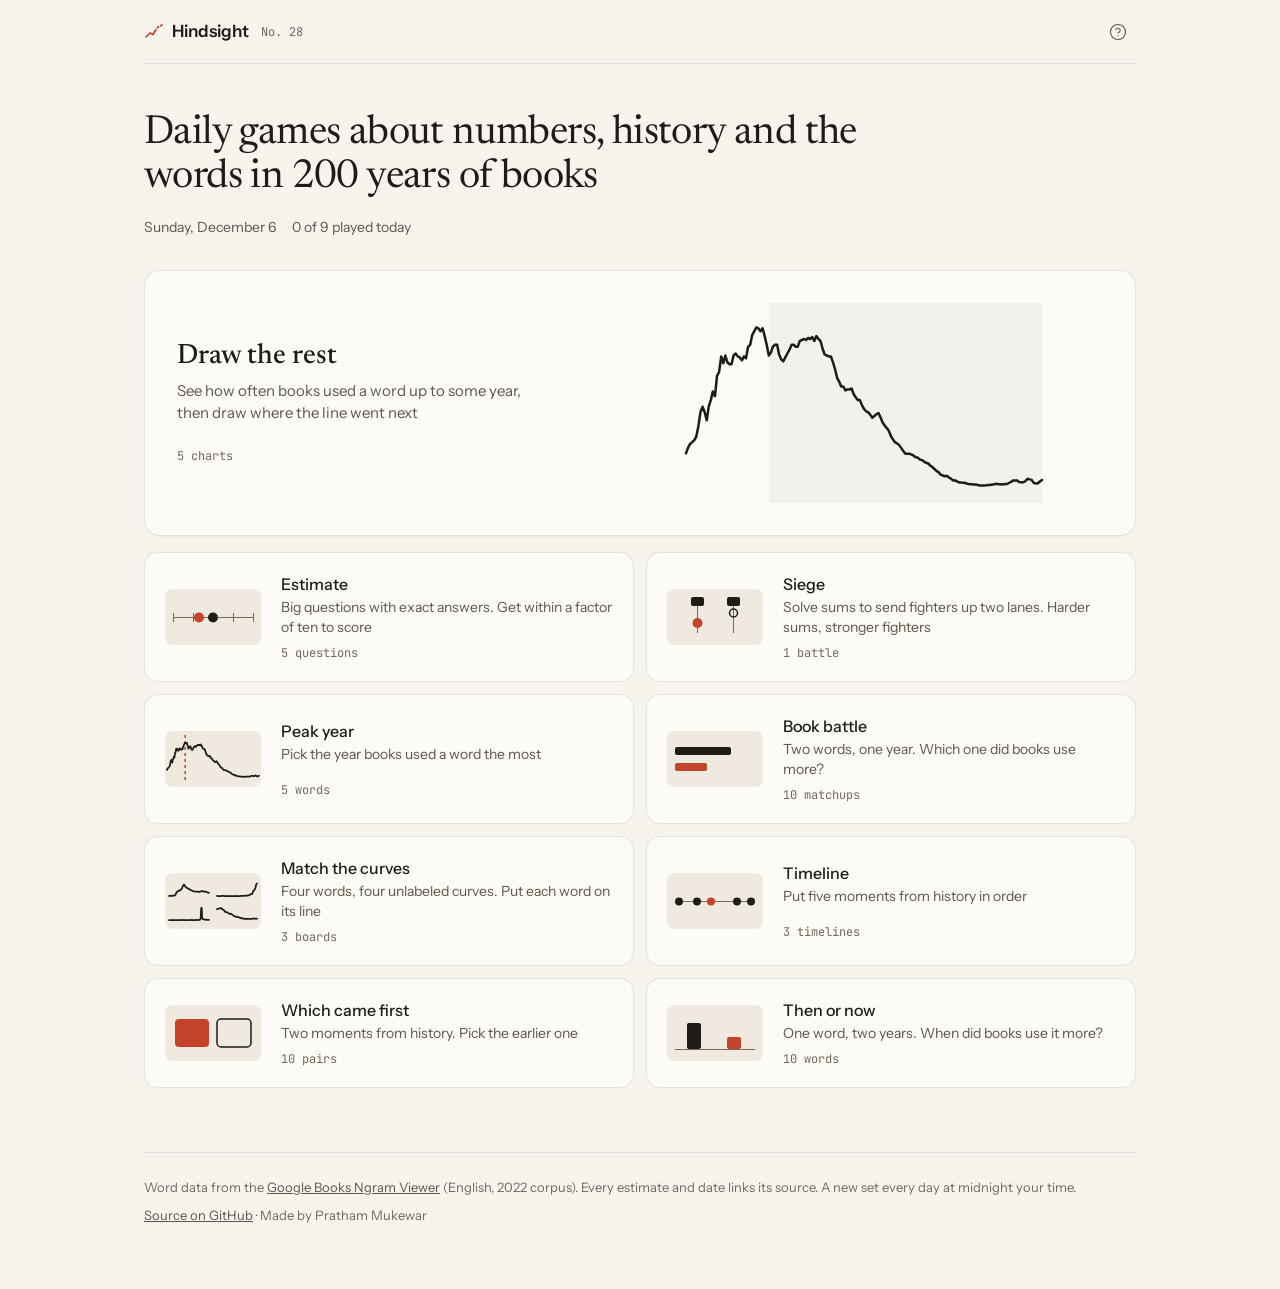
==== index.html @ 0fea27d2 "Hindsight: nine daily games about numbers, history and words in books" ====
<!doctype html>
<html lang="en">
<head>
  <meta charset="utf-8">
  <meta name="viewport" content="width=device-width, initial-scale=1, viewport-fit=cover">
  <title>Hindsight: daily games about numbers, history and words</title>
  <meta name="description" content="Nine free daily games. Draw where a word went in 200 years of books, estimate big numbers, put history in order, win a math battle and more. Real data, every answer sourced.">
  <link rel="canonical" href="https://prathammukewar.github.io/hindsight/">

  <meta property="og:type" content="website">
  <meta property="og:site_name" content="Hindsight">
  <meta property="og:url" content="https://prathammukewar.github.io/hindsight/">
  <meta property="og:title" content="Hindsight: you see the start, draw the rest">
  <meta property="og:description" content="Nine daily games built on real data: 200 years of books, big numbers and history.">
  <meta property="og:image" content="https://prathammukewar.github.io/hindsight/og-image.png">
  <meta property="og:image:width" content="1200">
  <meta property="og:image:height" content="630">
  <meta property="og:image:alt" content="A chart of how often books used the word telegraph, with a red pencil guess drawn over the hidden part.">
  <meta name="twitter:card" content="summary_large_image">
  <meta name="twitter:title" content="Hindsight: you see the start, draw the rest">
  <meta name="twitter:description" content="Nine daily games built on real data: 200 years of books, big numbers and history.">
  <meta name="twitter:image" content="https://prathammukewar.github.io/hindsight/og-image.png">

  <meta name="theme-color" content="#f7f4ee" media="(prefers-color-scheme: light)">
  <meta name="theme-color" content="#161513" media="(prefers-color-scheme: dark)">
  <link rel="icon" href="favicon.svg" type="image/svg+xml">
  <link rel="apple-touch-icon" href="apple-touch-icon.png">

  <link rel="preconnect" href="https://fonts.googleapis.com">
  <link rel="preconnect" href="https://fonts.gstatic.com" crossorigin>
  <link rel="stylesheet" href="https://fonts.googleapis.com/css2?family=Instrument+Sans:wght@400;500;600&family=JetBrains+Mono:wght@400;500&family=Newsreader:opsz,wght@6..72,400;6..72,500&display=swap">
  <link rel="stylesheet" href="css/style.css">
  <link rel="modulepreload" href="js/app.js">
</head>
<body>
  <div id="app">
    <main class="page">
      <noscript><p class="noscript">Hindsight is a set of games that needs JavaScript. Turn it on to play.</p></noscript>
    </main>
  </div>
  <script type="module" src="js/app.js"></script>
</body>
</html>
---- css/style.css ----
/* Hindsight. Paper, ink and a red pencil. */

:root {
  --bg: #f7f4ee;
  --card: #fdfbf7;
  --raised: #efe9df;
  --text: #1f1b16;
  --text-2: #5e554a;
  --muted: #74695d;
  --line: rgba(31, 27, 22, 0.1);
  --line-strong: rgba(31, 27, 22, 0.18);
  --accent: #c4432b;        /* red pencil: your line, your marks */
  --accent-ink: #a8361f;    /* accent used as text */
  --accent-soft: rgba(196, 67, 43, 0.1);
  --second: #2f62a8;        /* a friend's line, a second series */
  --zone: rgba(31, 27, 22, 0.045);
  --good: #1f7a4a;
  --bad: #b8322a;
  --primary-bg: #1f1b16;
  --primary-fg: #fdfbf7;
  --shadow: 0 1px 2px rgba(31, 27, 22, 0.05);
  --shadow-float: 0 8px 24px rgba(31, 27, 22, 0.08);

  --sans: 'Instrument Sans', ui-sans-serif, system-ui, -apple-system, 'Segoe UI', sans-serif;
  --serif: 'Newsreader', ui-serif, Georgia, 'Times New Roman', serif;
  --mono: 'JetBrains Mono', ui-monospace, 'SF Mono', Menlo, monospace;

  --ease: cubic-bezier(0.22, 1, 0.36, 1);
  --fast: 150ms;
  --mid: 200ms;
  --slow: 400ms;

  color-scheme: light;
}

@media (prefers-color-scheme: dark) {
  :root:not([data-theme="light"]) {
    --bg: #161513;
    --card: #1c1a18;
    --raised: #262421;
    --text: #efe9de;
    --text-2: #aaa398;
    --muted: #918a80;
    --line: rgba(239, 233, 222, 0.08);
    --line-strong: rgba(239, 233, 222, 0.16);
    --accent: #ef7a5f;
    --accent-ink: #f08b72;
    --accent-soft: rgba(239, 122, 95, 0.12);
    --second: #7ea8e6;
    --zone: rgba(239, 233, 222, 0.035);
    --good: #4cc38a;
    --bad: #e5655d;
    --primary-bg: #efe9de;
    --primary-fg: #161513;
    --shadow: none;
    --shadow-float: 0 8px 24px rgba(0, 0, 0, 0.4);
    color-scheme: dark;
  }
}
:root[data-theme="dark"] {
  --bg: #161513; --card: #1c1a18; --raised: #262421; --text: #efe9de; --text-2: #aaa398; --muted: #918a80;
  --line: rgba(239, 233, 222, 0.08); --line-strong: rgba(239, 233, 222, 0.16);
  --accent: #ef7a5f; --accent-ink: #f08b72; --accent-soft: rgba(239, 122, 95, 0.12); --second: #7ea8e6;
  --zone: rgba(239, 233, 222, 0.035); --good: #4cc38a; --bad: #e5655d; --primary-bg: #efe9de; --primary-fg: #161513;
  --shadow: none; --shadow-float: 0 8px 24px rgba(0, 0, 0, 0.4); color-scheme: dark;
}

*, *::before, *::after { box-sizing: border-box; }
html { -webkit-text-size-adjust: 100%; }
body {
  margin: 0;
  background: var(--bg);
  color: var(--text);
  font: 400 15px/22px var(--sans);
  -webkit-font-smoothing: antialiased;
  text-rendering: optimizeLegibility;
}
a { color: inherit; }
button, input, select, textarea { font: inherit; color: inherit; }
h1, h2, h3, p { margin: 0; }
[hidden] { display: none !important; }
.sr { position: absolute; width: 1px; height: 1px; padding: 0; margin: -1px; overflow: hidden; clip: rect(0 0 0 0); white-space: nowrap; border: 0; }
.muted { color: var(--muted); }
.icon { display: inline-flex; flex: none; }
.icon svg { display: block; }

:focus-visible { outline: 2px solid var(--accent); outline-offset: 2px; border-radius: 6px; }

.page {
  width: 100%;
  max-width: 880px;
  margin: 0 auto;
  padding: 0 24px 64px;
}
.page.hub { max-width: 1040px; }
@media (max-width: 600px) { .page { padding: 0 16px 48px; } }

.noscript { padding: 48px 0; color: var(--text-2); }

/* ---------- header ---------- */

.site-head {
  display: flex;
  align-items: center;
  gap: 12px;
  height: 64px;
  border-bottom: 1px solid var(--line);
}
.wordmark {
  display: inline-flex;
  align-items: center;
  gap: 8px;
  text-decoration: none;
  font-weight: 600;
  font-size: 17px;
  line-height: 1;
}
.mark { color: var(--accent); display: inline-flex; }
.head-meta {
  font: 400 12px/16px var(--mono);
  color: var(--muted);
  font-variant-numeric: tabular-nums;
}
.site-head .icon-btn { margin-left: auto; }

.icon-btn {
  display: inline-flex;
  align-items: center;
  justify-content: center;
  width: 36px;
  height: 36px;
  border: 0;
  border-radius: 8px;
  background: transparent;
  color: var(--text-2);
  cursor: pointer;
  transition: background-color var(--fast) var(--ease), color var(--fast) var(--ease);
}
.icon-btn:hover { background: var(--raised); color: var(--text); }
.icon-btn.small { width: 32px; height: 32px; }
.icon-btn:disabled { opacity: 0.35; cursor: default; background: transparent; }

/* ---------- buttons ---------- */

.btn {
  display: inline-flex;
  align-items: center;
  justify-content: center;
  gap: 8px;
  height: 44px;
  padding: 0 20px;
  border-radius: 10px;
  border: 1px solid transparent;
  font-weight: 500;
  font-size: 15px;
  cursor: pointer;
  white-space: nowrap;
  transition: background-color var(--fast) var(--ease), color var(--fast) var(--ease), border-color var(--fast) var(--ease), transform var(--fast) var(--ease), opacity var(--fast) var(--ease);
}
.btn:active:not(:disabled) { transform: scale(0.98); }
.btn.primary { background: var(--primary-bg); color: var(--primary-fg); }
.btn.primary:hover:not(:disabled) { background: color-mix(in srgb, var(--primary-bg) 86%, var(--bg)); }
.btn.secondary { background: var(--card); border-color: var(--line-strong); color: var(--text); }
.btn.secondary:hover:not(:disabled) { background: var(--raised); }
.btn:disabled { opacity: 0.4; cursor: default; }
.btn.square { width: 44px; padding: 0; }

/* ---------- hub ---------- */

.hub-intro { padding: 48px 0 32px; max-width: 720px; }
.hub-intro h1 {
  font: 400 40px/1.1 var(--serif);
  letter-spacing: -0.015em;
}
.hub-meta {
  display: flex;
  flex-wrap: wrap;
  gap: 4px 16px;
  margin-top: 16px;
  color: var(--text-2);
  font-size: 14px;
}
@media (max-width: 600px) {
  .hub-intro { padding: 32px 0 24px; }
  .hub-intro h1 { font-size: 30px; }
}

.featured {
  display: grid;
  grid-template-columns: 1fr 1.15fr;
  align-items: center;
  gap: 32px;
  padding: 32px;
  background: var(--card);
  border: 1px solid var(--line);
  border-radius: 16px;
  box-shadow: var(--shadow);
  text-decoration: none;
  transition: border-color var(--fast) var(--ease), background-color var(--fast) var(--ease);
}
.featured:hover { border-color: var(--line-strong); }
.featured h2 { font: 500 28px/1.15 var(--serif); }
.featured p { margin-top: 8px; color: var(--text-2); max-width: 36ch; }
.featured .status { margin-top: 24px; }
.featured-visual { display: flex; justify-content: center; }
.featured-visual .spark { width: 100%; height: auto; max-width: 360px; }
.featured-visual .spark .line-actual { stroke-width: 2.5; }
@media (max-width: 720px) {
  .featured { grid-template-columns: 1fr; padding: 24px; gap: 24px; }
  .featured-visual { order: -1; }
}

.game-list {
  list-style: none;
  margin: 16px 0 0;
  padding: 0;
  display: grid;
  grid-template-columns: 1fr 1fr;
  gap: 12px;
}
@media (max-width: 720px) { .game-list { grid-template-columns: 1fr; } }

.game-row {
  display: grid;
  grid-template-columns: 96px 1fr;
  grid-template-areas: "vis copy" "vis status";
  align-items: center;
  column-gap: 20px;
  row-gap: 8px;
  height: 100%;
  padding: 20px;
  background: var(--card);
  border: 1px solid var(--line);
  border-radius: 14px;
  text-decoration: none;
  transition: border-color var(--fast) var(--ease);
}
.game-row:hover { border-color: var(--line-strong); }
.row-visual { grid-area: vis; display: flex; align-items: center; justify-content: center; width: 96px; height: 56px; border-radius: 8px; background: var(--raised); }
.row-copy { grid-area: copy; }
.row-copy h3 { font: 500 16px/22px var(--sans); }
.row-copy p { color: var(--text-2); font-size: 14px; line-height: 20px; margin-top: 2px; }
.game-row .status { grid-area: status; }

.status {
  display: inline-flex;
  align-items: center;
  gap: 6px;
  font: 400 12px/16px var(--mono);
  color: var(--muted);
  font-variant-numeric: tabular-nums;
}
.status.done { color: var(--good); }
.status.partial { color: var(--accent-ink); }

.glyph .g-ink { fill: var(--text); }
.glyph .g-accent { fill: var(--accent); }
.glyph .g-outline { fill: none; stroke: var(--text); stroke-width: 1.5; }
.glyph .g-rule { stroke: var(--muted); stroke-width: 1; }
.mini-grid { display: grid; grid-template-columns: 44px 44px; gap: 4px; }

.site-foot {
  margin-top: 64px;
  padding-top: 24px;
  border-top: 1px solid var(--line);
  color: var(--muted);
  font-size: 13px;
  line-height: 20px;
  display: grid;
  gap: 8px;
}
.site-foot a { color: var(--text-2); }

/* ---------- game page ---------- */

.game-head {
  display: grid;
  grid-template-columns: auto 1fr auto;
  align-items: center;
  gap: 16px;
  padding: 24px 0 24px;
}
.game-head h1 { font: 500 20px/28px var(--sans); }
.back {
  display: inline-flex;
  align-items: center;
  gap: 6px;
  height: 32px;
  padding: 0 10px 0 6px;
  margin-left: -6px;
  border-radius: 8px;
  color: var(--text-2);
  text-decoration: none;
  font-size: 14px;
  transition: background-color var(--fast) var(--ease), color var(--fast) var(--ease);
}
.back:hover { background: var(--raised); color: var(--text); }
@media (max-width: 600px) {
  .game-head { grid-template-columns: 1fr auto; gap: 8px 16px; padding: 16px 0 20px; }
  .game-head .back { grid-column: 1 / -1; justify-self: start; }
  .game-head h1 { font-size: 18px; }
}

.pills { display: flex; gap: 4px; list-style: none; margin: 0; padding: 0; }
.pills li {
  width: 20px;
  height: 6px;
  border-radius: 3px;
  background: var(--raised);
  box-shadow: inset 0 0 0 1px var(--line);
  transition: background-color var(--mid) var(--ease);
}
.pills li.done { background: var(--text); box-shadow: none; }
.pills li.active { background: var(--accent); box-shadow: none; }
.pills:has(li:nth-child(8)) li { width: 12px; }

.rival-banner {
  margin: -8px 0 20px;
  padding: 12px 16px;
  border-radius: 10px;
  background: var(--raised);
  color: var(--text-2);
  font-size: 14px;
}
.rival-name { color: var(--second); font-weight: 500; }

.round { display: grid; gap: 0; }

.chart-title, .question {
  font: 400 30px/1.15 var(--serif);
  letter-spacing: -0.01em;
  text-wrap: balance;
}
.question { font-size: 32px; max-width: 24ch; }
.phrase { font-weight: 500; }
.chart-sub { margin-top: 8px; color: var(--text-2); font-size: 14px; }
.setup { margin-top: 8px; font-size: 14px; color: var(--text-2); }
@media (max-width: 600px) {
  .chart-title { font-size: 24px; }
  .question { font-size: 26px; }
}

.chart-box { margin-top: 24px; width: 100%; min-height: 0; }
.chart-box:empty { margin-top: 0; }
.draw-box {
  background: var(--card);
  border: 1px solid var(--line);
  border-radius: 14px;
  padding: 8px 4px 0;
  box-shadow: var(--shadow);
}
.chart { display: block; width: 100%; height: auto; overflow: visible; }
.draw-box .chart { touch-action: none; cursor: crosshair; user-select: none; -webkit-user-select: none; }
.draw-box .chart:focus-visible { outline: none; }
.draw-box:has(.chart:focus-visible) { outline: 2px solid var(--accent); outline-offset: 2px; }

.chart .grid { stroke: var(--line); stroke-width: 1; }
.chart .baseline, .log-scale .baseline { stroke: var(--line-strong); stroke-width: 1; }
.chart .tick, .log-scale .tick {
  fill: var(--muted);
  font: 400 11px var(--mono);
  font-variant-numeric: tabular-nums;
}
.hidden-zone { fill: var(--zone); }
.cutoff { stroke: var(--text-2); stroke-width: 1; stroke-dasharray: 3 4; }

.line-actual, .line-you, .line-rival, .line-second {
  fill: none;
  stroke-linecap: round;
  stroke-linejoin: round;
}
.line-actual { stroke: var(--text); stroke-width: 2.5; }
.line-you { stroke: var(--accent); stroke-width: 3; }
.line-rival { stroke: var(--second); stroke-width: 2; stroke-dasharray: 6 5; }
.line-second { stroke: var(--second); stroke-width: 2.5; }
.spark .thin { stroke-width: 1.75; }
.spark .line-you.thin { stroke-width: 1.75; }
.spark .hidden-zone { fill: var(--zone); }
.spark .mark-line { stroke: var(--accent); stroke-width: 1.5; }

.anchor { fill: var(--card); stroke: var(--text); stroke-width: 2; }
.draw-hint-inner {
  display: flex;
  flex-direction: column;
  align-items: center;
  gap: 4px;
  color: var(--accent-ink);
  font-size: 13px;
  font-weight: 500;
  pointer-events: none;
}

.tag-rule { stroke: var(--line-strong); stroke-width: 1; }
.tag-dot { fill: var(--text); }
.tag-box { fill: var(--card); stroke: var(--line-strong); stroke-width: 1; }
.tag-text { fill: var(--text-2); font: 400 12px var(--mono); font-variant-numeric: tabular-nums; }
.tag-text.strong { fill: var(--text); font-weight: 500; }

.mark-line { stroke: var(--muted); stroke-width: 1; stroke-dasharray: 3 3; }
.mark-line.actual { stroke: var(--text); stroke-dasharray: none; }
.mark-line.you { stroke: var(--accent); stroke-dasharray: none; stroke-width: 1.5; }
.mark-label { font: 500 12px var(--mono); fill: var(--text-2); }
.mark-label.actual { fill: var(--text); }
.mark-label.you { fill: var(--accent-ink); }
.dot { stroke: var(--card); stroke-width: 2; }
.dot.actual { fill: var(--text); }
.dot.you { fill: var(--accent); }

.legend {
  display: flex;
  flex-wrap: wrap;
  align-items: center;
  gap: 8px 20px;
  margin-top: 12px;
  font-size: 13px;
  color: var(--text-2);
}
.key { display: inline-flex; align-items: center; gap: 8px; }
.key i { display: inline-block; width: 16px; height: 3px; border-radius: 2px; background: var(--text); }
.key.you i { background: var(--accent); }
.key.rival i { background: repeating-linear-gradient(90deg, var(--second) 0 5px, transparent 5px 8px); }
.key.second i { background: var(--second); }
.key-hint { margin-left: auto; color: var(--muted); }
@media (hover: none) { .key-hint { display: none; } }

.controls {
  display: flex;
  align-items: center;
  justify-content: space-between;
  gap: 12px 16px;
  margin-top: 16px;
}
.control-btns { display: flex; gap: 8px; }
.hint { color: var(--text-2); font-size: 14px; }
@media (max-width: 600px) {
  .controls { flex-direction: column; align-items: stretch; }
  .controls .btn { width: 100%; }
  .control-btns .btn { flex: 1; }
}

/* ---------- result ---------- */

.result:empty { display: none; }
.result { margin-top: 24px; }
.result-card {
  display: grid;
  grid-template-columns: 160px 1fr;
  grid-template-areas: "score body" "actions actions";
  gap: 20px 24px;
  padding: 24px;
  background: var(--card);
  border: 1px solid var(--line);
  border-radius: 14px;
  box-shadow: var(--shadow);
  animation: rise var(--slow) var(--ease) both;
}
@media (max-width: 600px) { .result-card { grid-template-columns: 1fr; grid-template-areas: "score" "body" "actions"; padding: 20px; gap: 16px; } }
.result-score { grid-area: score; display: grid; align-content: start; gap: 4px; }
.score-num {
  font: 500 48px/1 var(--mono);
  font-variant-numeric: tabular-nums;
  color: var(--accent-ink);
  letter-spacing: -0.02em;
}
.score-of { font: 400 14px var(--mono); color: var(--muted); margin-left: 4px; }
.score-word { font: 500 32px/1 var(--serif); }
.right .score-word { color: var(--good); }
.wrong .score-word { color: var(--bad); }
.verdict { color: var(--text); font-weight: 500; font-size: 15px; }
.result-body { grid-area: body; display: grid; gap: 12px; align-content: start; }
.detail { color: var(--text-2); }
.note { font: 400 17px/26px var(--serif); color: var(--text); }
.rival-line { font-size: 14px; color: var(--text-2); }
.source {
  display: inline-flex;
  align-items: center;
  gap: 6px;
  justify-self: start;
  color: var(--text-2);
  font-size: 13px;
  text-decoration: underline;
  text-decoration-color: var(--line-strong);
  text-underline-offset: 3px;
}
.source:hover { color: var(--text); }
.result-actions { grid-area: actions; display: flex; justify-content: flex-end; }
@media (max-width: 600px) { .result-actions .btn { width: 100%; } }

@keyframes rise { from { opacity: 0; transform: translateY(8px); } to { opacity: 1; transform: none; } }

/* ---------- choices (battle, trend, first) ---------- */

.choices { display: grid; gap: 12px; margin-top: 24px; }
.choices.two { grid-template-columns: 1fr 1fr; }
@media (max-width: 600px) { .choices.two { grid-template-columns: 1fr; } }
.choice {
  display: grid;
  align-content: center;
  justify-items: center;
  gap: 8px;
  min-height: 112px;
  padding: 20px;
  border-radius: 14px;
  border: 1px solid var(--line-strong);
  background: var(--card);
  cursor: pointer;
  text-align: center;
  box-shadow: var(--shadow);
  transition: background-color var(--fast) var(--ease), border-color var(--fast) var(--ease), transform var(--fast) var(--ease), opacity var(--mid) var(--ease);
}
.choice:hover:not(:disabled) { border-color: var(--text-2); }
.choice:active:not(:disabled) { transform: scale(0.98); }
.choice:disabled { cursor: default; }
.choice-text { font: 400 24px/1.2 var(--serif); text-wrap: balance; }
.choices.events .choice-text { font-size: 19px; line-height: 1.3; }
.choice-text.year { font: 500 32px/1 var(--mono); font-variant-numeric: tabular-nums; }
.choice-value { font: 400 13px var(--mono); color: var(--text-2); font-variant-numeric: tabular-nums; }
.choice-value.year { font-size: 20px; font-weight: 500; color: var(--text); }
.choice.is-winner { border-color: var(--text); box-shadow: inset 0 0 0 1px var(--text); }
.choice.is-loser { opacity: 0.6; }
.choice.is-picked.is-winner { border-color: var(--good); box-shadow: inset 0 0 0 1px var(--good); }
.choice.is-picked.is-loser { opacity: 1; border-color: var(--bad); box-shadow: inset 0 0 0 1px var(--bad); }

/* ---------- peak year ---------- */

.year-picker {
  margin-top: 24px;
  padding: 24px;
  background: var(--card);
  border: 1px solid var(--line);
  border-radius: 14px;
  box-shadow: var(--shadow);
}
.year-row { display: flex; align-items: center; justify-content: center; gap: 24px; }
.big-year { font: 500 56px/1 var(--mono); font-variant-numeric: tabular-nums; min-width: 4ch; text-align: center; }
.range { width: 100%; margin: 24px 0 8px; accent-color: var(--accent); height: 28px; }
.range-ends { display: flex; justify-content: space-between; font: 400 12px var(--mono); color: var(--muted); }
.year-picker .controls { margin-top: 20px; }

/* ---------- estimate ---------- */

.guess-form { margin-top: 24px; }
.guess-field {
  display: flex;
  align-items: center;
  gap: 12px;
  height: 64px;
  padding: 0 20px;
  background: var(--card);
  border: 1px solid var(--line-strong);
  border-radius: 12px;
  box-shadow: var(--shadow);
  transition: border-color var(--fast) var(--ease);
}
.guess-field:focus-within { border-color: var(--text-2); }
.guess-input {
  flex: 1;
  min-width: 0;
  height: 100%;
  border: 0;
  background: transparent;
  font: 500 26px var(--mono);
  font-variant-numeric: tabular-nums;
  outline: none;
}
.guess-input::placeholder { color: var(--muted); font-weight: 400; }
.guess-unit { color: var(--text-2); font-size: 14px; text-align: right; max-width: 45%; }
.guess-read { min-height: 20px; margin-top: 8px; font: 400 13px var(--mono); color: var(--text-2); }
.guess-read.bad { color: var(--accent-ink); }
.guess-form .controls { margin-top: 8px; }

.pad { margin-top: 20px; border: 1px solid var(--line); border-radius: 12px; background: var(--card); }
.pad summary {
  display: flex;
  align-items: center;
  gap: 8px;
  height: 44px;
  padding: 0 16px;
  cursor: pointer;
  color: var(--text-2);
  font-size: 14px;
  list-style: none;
}
.pad summary::-webkit-details-marker { display: none; }
.pad[open] summary { border-bottom: 1px solid var(--line); }
.pad-body { display: grid; gap: 12px; padding: 16px; }
.notes, .calc-input, .text-input, .select {
  width: 100%;
  border: 1px solid var(--line-strong);
  border-radius: 8px;
  background: var(--bg);
  padding: 8px 12px;
  font-size: 14px;
  line-height: 20px;
}
.notes { resize: vertical; min-height: 88px; font-family: var(--sans); }
.calc { display: grid; grid-template-columns: 1fr auto auto; gap: 8px 12px; align-items: center; }
.calc-input { height: 40px; font-family: var(--mono); }
.calc-out { font: 500 14px var(--mono); font-variant-numeric: tabular-nums; min-width: 6ch; }
.calc .btn { height: 40px; }
@media (max-width: 600px) { .calc { grid-template-columns: 1fr auto; } .calc .btn { grid-column: 1 / -1; } }

.compare { display: grid; grid-template-columns: 1fr 1fr; gap: 12px; margin-top: 24px; }
.cmp {
  display: grid;
  gap: 4px;
  padding: 20px;
  border-radius: 12px;
  background: var(--card);
  border: 1px solid var(--line);
}
.cmp.actual { border-color: var(--text); }
.cmp-label { font-size: 13px; color: var(--text-2); }
.cmp-num { font: 500 28px/1.15 var(--mono); font-variant-numeric: tabular-nums; overflow-wrap: anywhere; }
.cmp.you .cmp-num { color: var(--accent-ink); }
.cmp-unit { font-size: 13px; color: var(--muted); }
@media (max-width: 600px) { .cmp-num { font-size: 22px; } }
.log-scale { display: block; margin-top: 12px; }
.log-scale .grid { stroke: var(--line-strong); }
.log-scale .gap { stroke: var(--accent); stroke-width: 2; opacity: 0.4; }

/* ---------- match ---------- */

.options-line { margin-top: 12px; font: 400 18px/1.4 var(--serif); color: var(--text-2); }
.options-line .phrase { color: var(--text); }
.curve-grid { display: grid; grid-template-columns: 1fr 1fr; gap: 12px; margin-top: 20px; }
@media (max-width: 600px) { .curve-grid { grid-template-columns: 1fr; } }
.curve-card {
  display: grid;
  gap: 12px;
  padding: 16px;
  background: var(--card);
  border: 1px solid var(--line);
  border-radius: 12px;
  box-shadow: var(--shadow);
}
.curve-card.is-right { border-color: var(--good); }
.curve-card.is-wrong { border-color: var(--bad); }
.curve-head { display: flex; align-items: center; gap: 12px; }
.curve-letter { font: 500 14px var(--mono); color: var(--muted); width: 16px; }
.select { height: 40px; padding: 0 12px; cursor: pointer; }
.curve-vis .spark { width: 100%; height: auto; }
.curve-vis .spark .line-actual { stroke-width: 2; }
.curve-axis { display: flex; justify-content: space-between; font: 400 11px var(--mono); color: var(--muted); margin-top: 4px; }
.curve-answer { display: flex; align-items: center; gap: 6px; font-size: 14px; }
.is-right .curve-answer { color: var(--good); }
.is-wrong .curve-answer { color: var(--bad); }

/* ---------- timeline ---------- */

.order-list { list-style: none; margin: 24px 0 0; padding: 0; display: grid; gap: 8px; }
.order-item {
  display: grid;
  grid-template-columns: auto 24px 1fr auto;
  align-items: center;
  gap: 12px;
  min-height: 56px;
  padding: 8px 8px 8px 12px;
  background: var(--card);
  border: 1px solid var(--line-strong);
  border-radius: 12px;
  box-shadow: var(--shadow);
  transition: transform var(--mid) var(--ease), border-color var(--fast) var(--ease);
}
.order-item.dragging { transition: none; z-index: 2; position: relative; box-shadow: var(--shadow-float); border-color: var(--text-2); }
.grip { color: var(--muted); cursor: grab; touch-action: none; display: inline-flex; padding: 8px 4px; margin: -8px 0; }
.dragging .grip { cursor: grabbing; }
.order-pos { font: 400 13px var(--mono); color: var(--muted); }
.order-text { font-size: 15px; line-height: 21px; }
.order-btns { display: flex; gap: 2px; }
.revealed .order-item { grid-template-columns: 56px 1fr auto; padding: 8px 16px; }
.order-year { font: 500 15px var(--mono); font-variant-numeric: tabular-nums; }
.order-was { font-size: 13px; }
.order-item.is-right .order-was { color: var(--good); }
.order-item.is-wrong .order-was { color: var(--bad); }
@media (max-width: 600px) {
  .order-item { grid-template-columns: auto 1fr auto; }
  .order-pos { display: none; }
  .revealed .order-item { grid-template-columns: 48px 1fr; }
  .revealed .order-was { grid-column: 2; }
}

/* ---------- summary ---------- */

.total-block { padding: 8px 0 24px; border-bottom: 1px solid var(--line); }
.total { display: flex; align-items: baseline; gap: 8px; }
.total-num { font: 500 64px/1 var(--mono); font-variant-numeric: tabular-nums; letter-spacing: -0.02em; color: var(--accent-ink); }
.total-of { font: 400 18px var(--mono); color: var(--muted); }
.versus { margin-top: 12px; font: 400 18px/1.4 var(--serif); }
.stats { display: flex; flex-wrap: wrap; gap: 4px 20px; margin-top: 16px; font: 400 13px var(--mono); color: var(--text-2); font-variant-numeric: tabular-nums; }

.sum-list { list-style: none; margin: 0; padding: 0; }
.sum-row {
  display: grid;
  grid-template-columns: 96px 1fr auto auto;
  align-items: center;
  gap: 16px;
  padding: 16px 0;
  border-bottom: 1px solid var(--line);
}
.sum-headrow { padding: 12px 0 0; border-bottom: 0; font-size: 12px; color: var(--muted); }
.sum-visual { display: flex; align-items: center; min-height: 40px; }
.sum-copy { display: grid; gap: 2px; min-width: 0; }
.sum-label { font-size: 15px; line-height: 21px; overflow-wrap: anywhere; }
.sum-detail { font-size: 13px; color: var(--text-2); }
.sum-score, .sum-rival { font: 500 15px var(--mono); font-variant-numeric: tabular-nums; text-align: right; min-width: 5ch; }
.sum-rival { color: var(--second); font-weight: 400; }
.sum-headrow .sum-rival, .sum-headrow .sum-score { font: 400 12px var(--sans); color: var(--muted); }
.sum-visual:empty { display: none; }
.sum-row:has(.sum-visual:empty) { grid-template-columns: 1fr auto auto; }
@media (max-width: 600px) { .sum-row { grid-template-columns: 1fr auto auto; } .sum-visual { display: none; } }

.share-block { padding: 24px 0; border-bottom: 1px solid var(--line); }
.share-actions { display: flex; flex-wrap: wrap; gap: 12px; align-items: center; }
.challenge { display: flex; gap: 8px; flex: 1; justify-content: flex-end; min-width: 280px; }
.challenge .text-input { height: 44px; max-width: 200px; }
@media (max-width: 600px) {
  .share-actions > .btn { width: 100%; }
  .challenge { min-width: 0; width: 100%; }
  .challenge .text-input { max-width: none; flex: 1; }
}

.after { display: flex; flex-wrap: wrap; justify-content: space-between; align-items: center; gap: 16px; padding-top: 24px; }
.next-game {
  display: grid;
  grid-template-columns: 1fr auto;
  grid-template-areas: "label icon" "title icon";
  align-items: center;
  column-gap: 16px;
  padding: 16px 20px;
  min-width: 260px;
  border-radius: 12px;
  background: var(--card);
  border: 1px solid var(--line-strong);
  text-decoration: none;
  transition: border-color var(--fast) var(--ease);
}
.next-game:hover { border-color: var(--text-2); }
.next-game .muted { grid-area: label; font-size: 13px; }
.next-title { grid-area: title; font-weight: 500; }
.next-game .icon { grid-area: icon; }
.practice-link { display: inline-flex; align-items: center; gap: 8px; color: var(--text-2); font-size: 14px; text-decoration: none; }
.practice-link:hover { color: var(--text); }

/* ---------- dialog & toast ---------- */

dialog.about {
  max-width: 560px;
  width: calc(100% - 32px);
  padding: 24px;
  border: 1px solid var(--line);
  border-radius: 16px;
  background: var(--card);
  color: var(--text);
  box-shadow: var(--shadow-float);
}
dialog.about::backdrop { background: rgba(20, 18, 15, 0.4); }
dialog.about[open] { animation: rise var(--mid) var(--ease); }
.about-head { display: flex; align-items: center; justify-content: space-between; margin-bottom: 12px; }
.about-head h2 { font: 500 22px/1.2 var(--serif); }
dialog.about p { color: var(--text-2); margin-top: 12px; }
dialog.about p:first-of-type { margin-top: 0; }

.toast {
  position: fixed;
  left: 50%;
  bottom: 24px;
  transform: translate(-50%, 12px);
  opacity: 0;
  pointer-events: none;
  padding: 12px 16px;
  border-radius: 10px;
  background: var(--primary-bg);
  color: var(--primary-fg);
  font-size: 14px;
  box-shadow: var(--shadow-float);
  transition: opacity var(--mid) var(--ease), transform var(--mid) var(--ease);
  z-index: 10;
  max-width: calc(100% - 32px);
}
.toast.show { opacity: 1; transform: translate(-50%, 0); }

@media (prefers-reduced-motion: reduce) {
  *, *::before, *::after { animation: none !important; transition: none !important; }
}

/* ---------- siege ---------- */

.siege-intro .rules { margin: 16px 0 0; padding-left: 20px; display: grid; gap: 8px; color: var(--text-2); max-width: 60ch; }
.siege-top { display: flex; justify-content: space-between; align-items: baseline; margin-bottom: 8px; }
.siege-label { font-size: 13px; color: var(--muted); }
.siege-clock { font: 500 20px var(--mono); font-variant-numeric: tabular-nums; }
.siege-board {
  display: block;
  margin: 0 auto;
  border: 1px solid var(--line);
  border-radius: 14px;
  box-shadow: var(--shadow);
}
.siege-panel { display: grid; gap: 12px; margin-top: 16px; }
.segs { display: grid; grid-template-columns: 1fr 1fr; gap: 4px; padding: 4px; background: var(--raised); border-radius: 12px; }
.seg {
  height: 36px;
  border: 0;
  border-radius: 8px;
  background: transparent;
  color: var(--text-2);
  font-weight: 500;
  cursor: pointer;
  transition: background-color var(--fast) var(--ease), color var(--fast) var(--ease);
}
.seg[aria-pressed="true"] { background: var(--card); color: var(--text); box-shadow: var(--shadow), inset 0 0 0 1px var(--line); }
.tiers { display: grid; grid-template-columns: repeat(3, 1fr); gap: 8px; }
.tier {
  display: grid;
  gap: 2px;
  justify-items: start;
  padding: 10px 12px;
  border-radius: 10px;
  border: 1px solid var(--line-strong);
  background: var(--card);
  cursor: pointer;
  text-align: left;
  transition: border-color var(--fast) var(--ease), background-color var(--fast) var(--ease);
}
.tier:hover { border-color: var(--text-2); }
.tier[aria-pressed="true"] { border-color: var(--accent); box-shadow: inset 0 0 0 1px var(--accent); }
.tier-name { font-weight: 500; }
.tier-power { font: 400 12px var(--mono); color: var(--muted); }
.siege-form { display: grid; grid-template-columns: auto 1fr; align-items: center; gap: 12px 16px; }
.siege-problem { font: 500 28px var(--mono); font-variant-numeric: tabular-nums; white-space: nowrap; }
.siege-answer { display: flex; gap: 8px; }
.siege-input {
  flex: 1;
  min-width: 0;
  height: 44px;
  padding: 0 14px;
  border: 1px solid var(--line-strong);
  border-radius: 10px;
  background: var(--card);
  font: 500 20px var(--mono);
  outline: none;
}
.siege-input:focus { border-color: var(--text-2); }
.siege-feedback { min-height: 20px; font-size: 14px; color: var(--text-2); }
.siege-feedback.ok { color: var(--good); }
.siege-feedback.bad { color: var(--bad); }
@media (max-width: 600px) {
  .siege-form { grid-template-columns: 1fr; }
  .siege-problem { font-size: 24px; }
  .tier { padding: 8px 10px; }
}
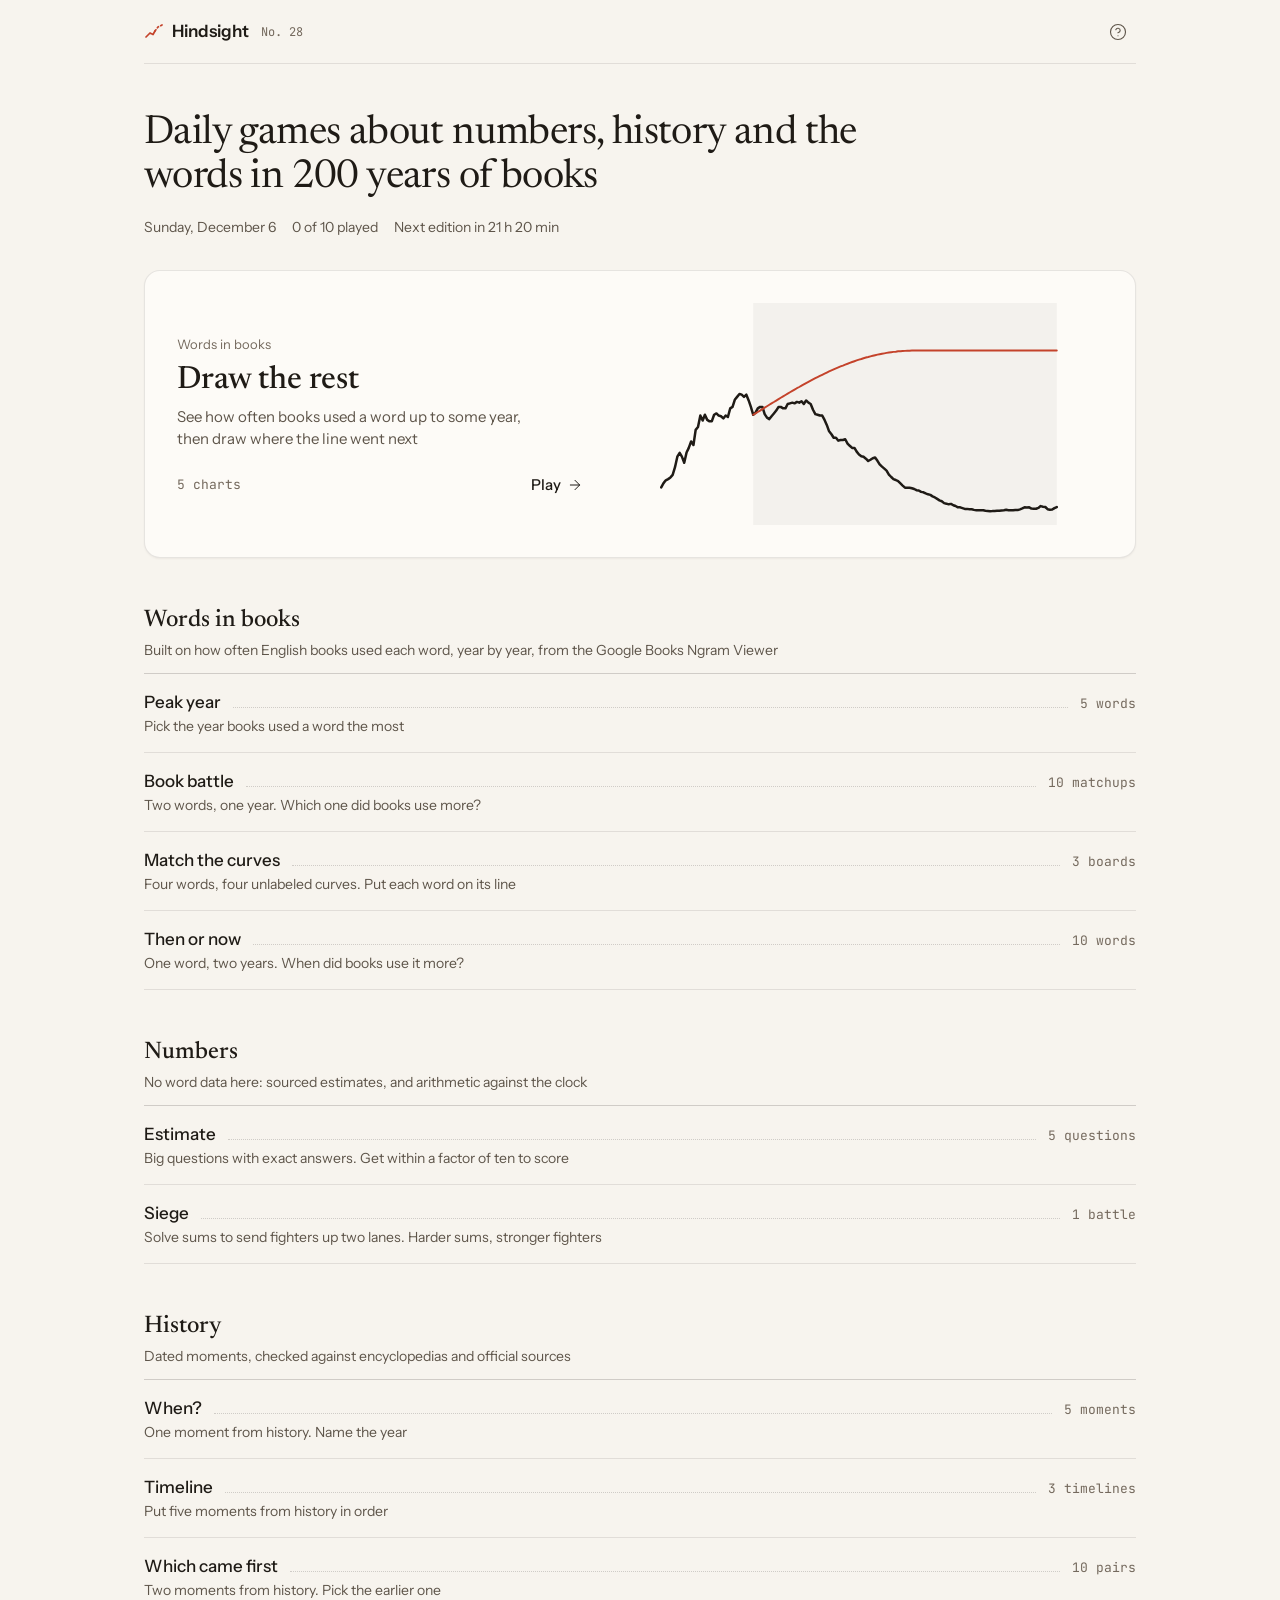
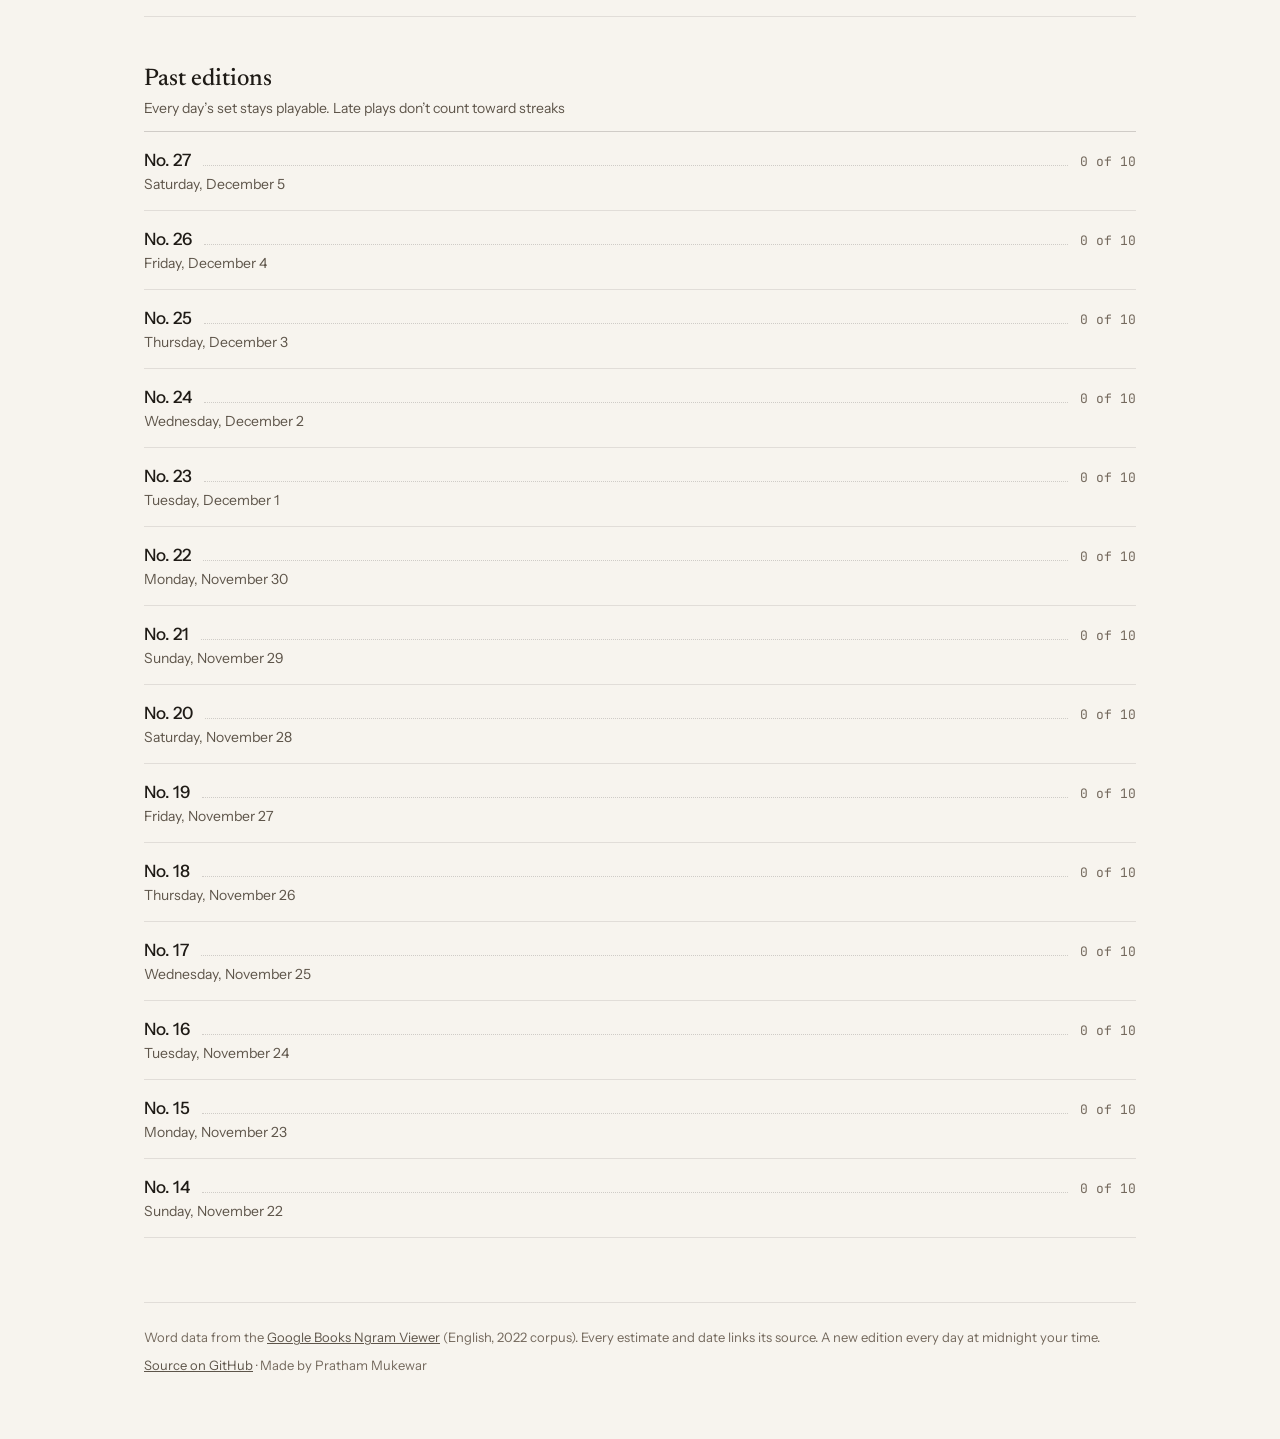
==== commit 127f692c: "Contents-page hub, past editions, endless mode, When? game, 130 Draw the rest charts, cache stamping" ====
--- a/index.html
+++ b/index.html
@@ -4,21 +4,21 @@
   <meta charset="utf-8">
   <meta name="viewport" content="width=device-width, initial-scale=1, viewport-fit=cover">
   <title>Hindsight: daily games about numbers, history and words</title>
-  <meta name="description" content="Nine free daily games. Draw where a word went in 200 years of books, estimate big numbers, put history in order, win a math battle and more. Real data, every answer sourced.">
+  <meta name="description" content="Ten free daily games. Draw where a word went in 200 years of books, estimate big numbers, put history in order, win a math battle and more. Real data, every answer sourced.">
   <link rel="canonical" href="https://prathammukewar.github.io/hindsight/">
 
   <meta property="og:type" content="website">
   <meta property="og:site_name" content="Hindsight">
   <meta property="og:url" content="https://prathammukewar.github.io/hindsight/">
   <meta property="og:title" content="Hindsight: you see the start, draw the rest">
-  <meta property="og:description" content="Nine daily games built on real data: 200 years of books, big numbers and history.">
+  <meta property="og:description" content="Ten daily games built on real data: 200 years of books, big numbers and history.">
   <meta property="og:image" content="https://prathammukewar.github.io/hindsight/og-image.png">
   <meta property="og:image:width" content="1200">
   <meta property="og:image:height" content="630">
   <meta property="og:image:alt" content="A chart of how often books used the word telegraph, with a red pencil guess drawn over the hidden part.">
   <meta name="twitter:card" content="summary_large_image">
   <meta name="twitter:title" content="Hindsight: you see the start, draw the rest">
-  <meta name="twitter:description" content="Nine daily games built on real data: 200 years of books, big numbers and history.">
+  <meta name="twitter:description" content="Ten daily games built on real data: 200 years of books, big numbers and history.">
   <meta name="twitter:image" content="https://prathammukewar.github.io/hindsight/og-image.png">
 
   <meta name="theme-color" content="#f7f4ee" media="(prefers-color-scheme: light)">
@@ -29,8 +29,32 @@
   <link rel="preconnect" href="https://fonts.googleapis.com">
   <link rel="preconnect" href="https://fonts.gstatic.com" crossorigin>
   <link rel="stylesheet" href="https://fonts.googleapis.com/css2?family=Instrument+Sans:wght@400;500;600&family=JetBrains+Mono:wght@400;500&family=Newsreader:opsz,wght@6..72,400;6..72,500&display=swap">
-  <link rel="stylesheet" href="css/style.css">
-  <link rel="modulepreload" href="js/app.js">
+  <link rel="stylesheet" href="css/style.css?v=7d120e8cd4">
+  <!-- importmap -->
+  <script type="importmap">
+{
+  "imports": {
+    "./js/app.js": "./js/app.js?v=b022a976d2",
+    "./js/chart.js": "./js/chart.js?v=8a4e79ccf7",
+    "./js/content/estimates.js": "./js/content/estimates.js?v=ed0d4f470e",
+    "./js/content/events.js": "./js/content/events.js?v=7c88e44cfd",
+    "./js/content/words.js": "./js/content/words.js?v=4669aec517",
+    "./js/core.js": "./js/core.js?v=1e83c45fd5",
+    "./js/data.js": "./js/data.js?v=1675ae784f",
+    "./js/games/draw.js": "./js/games/draw.js?v=1cc9e77924",
+    "./js/games/estimate.js": "./js/games/estimate.js?v=83fd9c9c01",
+    "./js/games/history.js": "./js/games/history.js?v=c7b7fc6cce",
+    "./js/games/index.js": "./js/games/index.js?v=5e9a49c51e",
+    "./js/games/siege.js": "./js/games/siege.js?v=8df6ee1d17",
+    "./js/games/wordgames.js": "./js/games/wordgames.js?v=9d4f9ee397",
+    "./js/siege-core.js": "./js/siege-core.js?v=90348f3916",
+    "./js/ui.js": "./js/ui.js?v=1909c97ce3",
+    "./js/words.js": "./js/words.js?v=fd0fae7e9d"
+  }
+}
+  </script>
+  <!-- /importmap -->
+  <link rel="modulepreload" href="js/app.js?v=b022a976d2">
 </head>
 <body>
   <div id="app">
@@ -38,6 +62,6 @@
       <noscript><p class="noscript">Hindsight is a set of games that needs JavaScript. Turn it on to play.</p></noscript>
     </main>
   </div>
-  <script type="module" src="js/app.js"></script>
+  <script type="module" src="js/app.js?v=b022a976d2"></script>
 </body>
 </html>
--- a/css/style.css
+++ b/css/style.css
@@ -187,7 +187,7 @@
 
 .featured {
   display: grid;
-  grid-template-columns: 1fr 1.15fr;
+  grid-template-columns: 1fr 1.2fr;
   align-items: center;
   gap: 32px;
   padding: 32px;
@@ -196,68 +196,77 @@
   border-radius: 16px;
   box-shadow: var(--shadow);
   text-decoration: none;
-  transition: border-color var(--fast) var(--ease), background-color var(--fast) var(--ease);
+  transition: border-color var(--fast) var(--ease);
 }
 .featured:hover { border-color: var(--line-strong); }
-.featured h2 { font: 500 28px/1.15 var(--serif); }
-.featured p { margin-top: 8px; color: var(--text-2); max-width: 36ch; }
-.featured .status { margin-top: 24px; }
+.eyebrow { font-size: 13px; color: var(--muted); margin-bottom: 8px; }
+.featured h2 { font: 500 32px/1.1 var(--serif); }
+.featured-copy > p:not(.eyebrow) { margin-top: 8px; color: var(--text-2); max-width: 36ch; }
+.featured-foot { display: flex; align-items: center; justify-content: space-between; gap: 16px; margin-top: 24px; }
+.go { display: inline-flex; align-items: center; gap: 6px; font-weight: 500; }
 .featured-visual { display: flex; justify-content: center; }
-.featured-visual .spark { width: 100%; height: auto; max-width: 360px; }
-.featured-visual .spark .line-actual { stroke-width: 2.5; }
+.featured-visual .spark { width: 100%; height: auto; max-width: 400px; }
+.featured-visual .spark .line-actual { stroke-width: 2.25; }
+.featured-visual .spark .line-you { stroke-width: 2.75; }
 @media (max-width: 720px) {
   .featured { grid-template-columns: 1fr; padding: 24px; gap: 24px; }
   .featured-visual { order: -1; }
 }
 
-.game-list {
-  list-style: none;
-  margin: 16px 0 0;
-  padding: 0;
-  display: grid;
-  grid-template-columns: 1fr 1fr;
-  gap: 12px;
-}
-@media (max-width: 720px) { .game-list { grid-template-columns: 1fr; } }
-
-.game-row {
-  display: grid;
-  grid-template-columns: 96px 1fr;
-  grid-template-areas: "vis copy" "vis status";
-  align-items: center;
-  column-gap: 20px;
-  row-gap: 8px;
-  height: 100%;
-  padding: 20px;
+/* The hub reads like a contents page: title, dotted leader, status */
+.toc { margin-top: 48px; }
+.toc-head { display: grid; gap: 4px; padding-bottom: 12px; border-bottom: 1px solid var(--line-strong); }
+.toc-head h2 { font: 500 24px/1.2 var(--serif); }
+.toc-head p { font-size: 14px; color: var(--text-2); }
+.toc-list { list-style: none; margin: 0; padding: 0; }
+.toc-list > li { border-bottom: 1px solid var(--line); padding: 4px 0; }
+.toc-row {
+  display: grid;
+  grid-template-columns: auto 1fr auto;
+  grid-template-areas: "title leader status" "blurb blurb blurb";
+  align-items: baseline;
+  column-gap: 12px;
+  row-gap: 2px;
+  padding: 12px;
+  margin: 0 -12px;
+  border-radius: 10px;
+  text-decoration: none;
+  transition: background-color var(--fast) var(--ease);
+}
+.toc-row:hover { background: var(--card); }
+.toc-row.current { background: var(--raised); }
+.toc-title { grid-area: title; font: 500 17px/24px var(--sans); }
+.toc-leader { grid-area: leader; align-self: end; margin-bottom: 6px; border-bottom: 1.5px dotted var(--line-strong); min-width: 16px; }
+.toc-row .status { grid-area: status; }
+.toc-blurb { grid-area: blurb; color: var(--text-2); font-size: 14px; line-height: 20px; max-width: 60ch; }
+
+.status {
+  display: inline-flex;
+  align-items: center;
+  gap: 6px;
+  font: 400 13px/16px var(--mono);
+  color: var(--muted);
+  font-variant-numeric: tabular-nums;
+  white-space: nowrap;
+}
+.status.done { color: var(--good); }
+.status.partial { color: var(--accent-ink); }
+
+.today-card {
+  margin-top: 24px;
+  padding: 20px 24px;
   background: var(--card);
   border: 1px solid var(--line);
   border-radius: 14px;
-  text-decoration: none;
-  transition: border-color var(--fast) var(--ease);
-}
-.game-row:hover { border-color: var(--line-strong); }
-.row-visual { grid-area: vis; display: flex; align-items: center; justify-content: center; width: 96px; height: 56px; border-radius: 8px; background: var(--raised); }
-.row-copy { grid-area: copy; }
-.row-copy h3 { font: 500 16px/22px var(--sans); }
-.row-copy p { color: var(--text-2); font-size: 14px; line-height: 20px; margin-top: 2px; }
-.game-row .status { grid-area: status; }
-
-.status {
-  display: inline-flex;
-  align-items: center;
-  gap: 6px;
-  font: 400 12px/16px var(--mono);
-  color: var(--muted);
-  font-variant-numeric: tabular-nums;
-}
-.status.done { color: var(--good); }
-.status.partial { color: var(--accent-ink); }
-
-.glyph .g-ink { fill: var(--text); }
-.glyph .g-accent { fill: var(--accent); }
-.glyph .g-outline { fill: none; stroke: var(--text); stroke-width: 1.5; }
-.glyph .g-rule { stroke: var(--muted); stroke-width: 1; }
-.mini-grid { display: grid; grid-template-columns: 44px 44px; gap: 4px; }
+  box-shadow: var(--shadow);
+}
+.today-head { display: flex; align-items: center; justify-content: space-between; gap: 16px; }
+.today-head h2 { font: 500 20px/1.2 var(--serif); }
+.today-head .btn { height: 36px; padding: 0 14px; font-size: 14px; }
+.today-lines { list-style: none; margin: 12px 0 0; padding: 0; display: grid; gap: 4px; }
+.today-lines li { display: grid; grid-template-columns: auto 1fr auto; align-items: baseline; gap: 12px; font-size: 14px; line-height: 24px; }
+.today-lines .toc-leader { grid-area: auto; margin-bottom: 7px; }
+.mono { font-family: var(--mono); font-variant-numeric: tabular-nums; font-size: 13px; }
 
 .site-foot {
   margin-top: 64px;
@@ -850,3 +859,48 @@
   .siege-problem { font-size: 24px; }
   .tier { padding: 8px 10px; }
 }
+
+/* ---------- keycaps, when?, endless ---------- */
+
+kbd {
+  display: inline-flex;
+  align-items: center;
+  justify-content: center;
+  min-width: 20px;
+  height: 20px;
+  padding: 0 4px;
+  margin-left: 8px;
+  border-radius: 4px;
+  border: 1px solid var(--line-strong);
+  border-bottom-width: 2px;
+  background: var(--bg);
+  font: 500 11px/1 var(--mono);
+  color: var(--text-2);
+  vertical-align: 1px;
+}
+.seg { display: inline-flex; align-items: center; justify-content: center; }
+.tier-name { display: inline-flex; align-items: center; }
+@media (hover: none) { kbd { display: none; } }
+
+.chart-sub.first { margin: 0 0 8px; }
+.year-input {
+  width: 5ch;
+  border: 0;
+  border-bottom: 2px solid var(--line-strong);
+  background: transparent;
+  font: 500 56px/1 var(--mono);
+  font-variant-numeric: tabular-nums;
+  text-align: center;
+  outline: none;
+  padding: 0 0 4px;
+}
+.year-input:focus { border-bottom-color: var(--accent); }
+.strip-box { margin-top: 24px; padding: 16px 20px; background: var(--card); border: 1px solid var(--line); border-radius: 14px; }
+.year-strip { display: block; height: auto; }
+.year-strip .baseline { stroke: var(--line-strong); }
+.year-strip .grid { stroke: var(--muted); stroke-width: 1.5; }
+.year-strip .gap { stroke: var(--accent); stroke-width: 2; opacity: 0.4; }
+.strip-note { margin-top: 8px; font-size: 13px; line-height: 20px; color: var(--muted); }
+
+.streak-now { font: 500 15px var(--mono); color: var(--accent-ink); font-variant-numeric: tabular-nums; }
+.after-links { display: flex; flex-wrap: wrap; gap: 8px 24px; }
